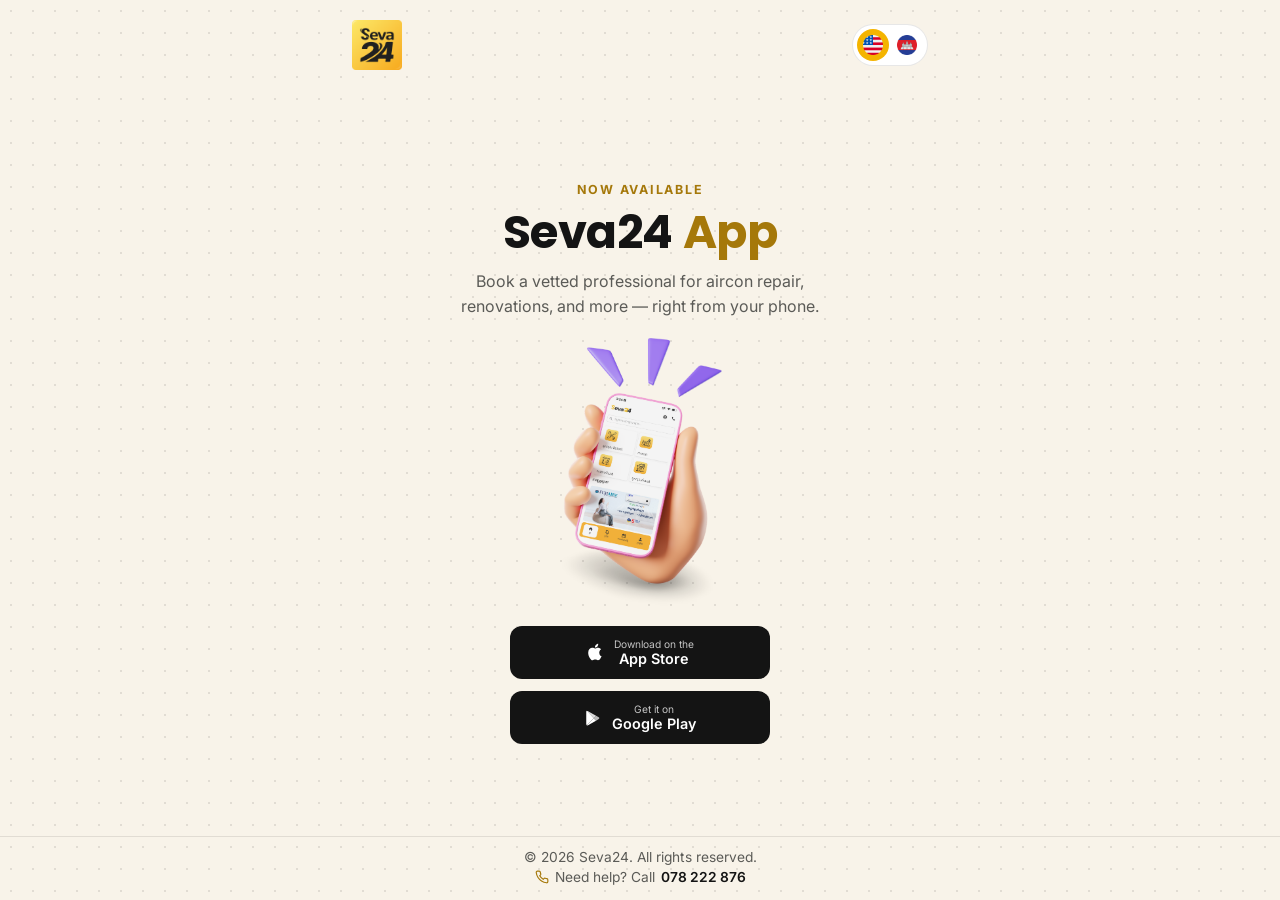
==== index.html @ 7720cc0f "initialize project" ====
<!DOCTYPE html>
<html lang="en">

<head>
    <meta charset="UTF-8">
    <meta name="viewport" content="width=device-width, initial-scale=1, maximum-scale=1">
    <title>Seva24 — Book Trusted Home Services</title>
    <meta name="description"
        content="Seva24 is Cambodia's all-in-one service booking platform — connecting you with verified, trusted professionals across a wide range of services, whenever you need them.">
    <link rel="preconnect" href="https://fonts.googleapis.com">
    <link rel="preconnect" href="https://fonts.gstatic.com" crossorigin>
    <link
        href="https://fonts.googleapis.com/css2?family=Poppins:wght@400;500;600;700;800&family=Inter:wght@400;500;600&family=Kantumruy+Pro:wght@400;500;600;700&display=swap"
        rel="stylesheet">
    <link rel="stylesheet" href="styles.css">
</head>

<body>

    <div class="wrap">
        <nav>
            <div class="logo">
                <img src="assets/images/seva24-logo.png" alt="Seva24 Logo" width="50" height="50">
            
            </div>
            <div class="lang-switch" role="group" aria-label="Language">
                <button type="button" class="active" aria-pressed="true" data-lang="en"><img src="assets/images/flag-us.png" alt="English" width="20" height="20"></button>
                <button type="button" aria-pressed="false" data-lang="km"><img src="assets/images/flag-kh.png" alt="ខ្មែរ" width="20" height="20"></button>
            </div>
        </nav>

        <section class="hero">
            <span class="eyebrow" data-en="Now Available" data-km="អាចទាញយកបានហើយ">Now Available</span>
            <h1 data-en-html='Seva24 <span class="accent">App</span>'
                data-km-html='<span class="accent">កម្មវិធី</span> Seva24'>Seva24 <span class="accent">App</span></h1>
            <p data-en="Book a vetted professional for aircon repair, renovations, and more — right from your phone."
                data-km="កក់ជាងជំនាញសម្រាប់ជួសជុលម៉ាស៊ីនត្រជាក់ ជួសជុលលំនៅដ្ឋាន និងសេវាកម្មជាច្រើនទៀតដោយផ្ទាល់ពីទូរស័ព្ទរបស់អ្នក">
                Book a vetted professional for aircon repair, renovations, and more — right from your
                phone.</p>
            <div class="app-icon-wrap">
                <div class="app-icon">
                    <img src="assets/images/seva24-ui.png" alt="Seva24 app screenshot">
                </div>
            </div>
            <div class="store-row" id="download">
                <a class="store-btn" href="https://apps.apple.com/us/app/seva24/id6753072968" aria-label="Download on the App Store" data-store="ios">
                    <svg width="18" height="18" viewBox="0 0 24 24" fill="currentColor">
                        <path
                            d="M16.365 1.43c0 1.14-.493 2.27-1.177 3.08-.744.9-1.99 1.57-2.987 1.57-.12 0-.23-.02-.3-.03-.01-.06-.04-.22-.04-.39 0-1.15.572-2.27 1.206-2.98.804-.94 2.22-1.64 3.19-1.68.03.13.05.28.05.43zm4.565 15.71c-.03.07-.463 1.58-1.518 3.12-.945 1.34-1.94 2.71-3.43 2.71-1.517 0-1.9-.88-3.63-.88-1.698 0-2.302.91-3.67.91-1.377 0-2.332-1.26-3.428-2.8-1.287-1.82-2.323-4.63-2.323-7.28 0-4.28 2.797-6.55 5.552-6.55 1.448 0 2.65.95 3.559.95.865 0 2.21-1.01 3.85-1.01.62 0 2.847.06 4.31 2.15-.11.07-2.572 1.5-2.572 4.6 0 3.7 3.25 4.99 3.3 5.01z" />
                    </svg>
                    <span><span class="sub">Download on the</span><span class="main">App Store</span></span>
                </a>
                <a class="store-btn" href="assets/images/39.apk" download aria-label="Get it on Google Play" data-store="android">
                    <svg width="18" height="18" viewBox="0 0 24 24" fill="currentColor">
                        <path
                            d="M3.6 2.4c-.4.4-.6.9-.6 1.5v16.2c0 .6.2 1.1.6 1.5l.1.1L13 12.4v-.2L3.7 2.3l-.1.1z" />
                        <path d="M16.1 15.5l-3.1-3.1v-.2l3.1-3.1 3.6 2c1 .6 1 1.6 0 2.2l-3.6 2.2z" opacity=".7" />
                        <path d="M16.1 15.5 13 12.3 3.7 21.6c.4.4 1 .4 1.7.1l10.7-6.2z" />
                        <path d="M16.1 9.1 5.4 2.9c-.7-.3-1.3-.3-1.7.1L13 12.3l3.1-3.2z" opacity=".85" />
                    </svg>
                    <span><span class="sub">Get it on</span><span class="main">Google Play</span></span>
                </a>
            </div>
        </section>
    </div>

    <footer>
        <p data-en="© 2026 Seva24. All rights reserved." data-km="© 2026 Seva24 រក្សាសិទ្ធិគ្រប់យ៉ាង។">© 2026 Seva24.
            All rights reserved.</p>
        <p class="support">
            <svg width="14" height="14" viewBox="0 0 24 24" fill="none" stroke="currentColor" stroke-width="2"
                stroke-linecap="round" stroke-linejoin="round">
                <path
                    d="M22 16.92v3a2 2 0 0 1-2.18 2 19.79 19.79 0 0 1-8.63-3.07 19.5 19.5 0 0 1-6-6 19.79 19.79 0 0 1-3.07-8.67A2 2 0 0 1 4.11 2h3a2 2 0 0 1 2 1.72c.127.96.361 1.903.7 2.81a2 2 0 0 1-.45 2.11L8.09 9.91a16 16 0 0 0 6 6l1.27-1.27a2 2 0 0 1 2.11-.45c.907.339 1.85.573 2.81.7A2 2 0 0 1 22 16.92z" />
            </svg>
            <span data-en="Need help? Call" data-km="ត្រូវការជំនួយ? ទំនាក់ទំនងមកលេខ">Need help? Call</span>
            <a href="tel:+85578222876">078 222 876</a>
        </p>
    </footer>

    <script>
        const translatable = document.querySelectorAll('[data-en], [data-en-html]');

        function applyLanguage(lang) {
            translatable.forEach((el) => {
                if (el.hasAttribute('data-en-html')) {
                    el.innerHTML = lang === 'km' ? el.dataset.kmHtml : el.dataset.enHtml;
                } else {
                    el.textContent = lang === 'km' ? el.dataset.km : el.dataset.en;
                }
            });
        }

        const langButtons = document.querySelectorAll('.lang-switch button');

        function setLanguage(lang) {
            langButtons.forEach((b) => {
                const isActive = b.dataset.lang === lang;
                b.classList.toggle('active', isActive);
                b.setAttribute('aria-pressed', String(isActive));
            });
            document.documentElement.lang = lang;
            applyLanguage(lang);
            localStorage.setItem('seva24-lang', lang);
        }

        langButtons.forEach((btn) => {
            btn.addEventListener('click', () => setLanguage(btn.dataset.lang));
        });

        const savedLang = localStorage.getItem('seva24-lang');
        if (savedLang) {
            setLanguage(savedLang);
        }

        function detectMobileOS() {
            const ua = navigator.userAgent || navigator.vendor || window.opera || '';
            if (/iPad|iPhone|iPod/.test(ua) && !window.MSStream) return 'ios';
            if (/android/i.test(ua)) return 'android';
            return null;
        }

        const detectedOS = detectMobileOS();
        if (detectedOS) {
            document.querySelectorAll('.store-btn[data-store]').forEach((btn) => {
                if (btn.dataset.store !== detectedOS) {
                    btn.remove();
                }
            });
        }
    </script>

</body>

</html>
---- styles.css ----
:root {
    --bg: #F8F3E9;
    --gold: #F4B400;
    --gold-deep: #A5780A;
    --ink: #141414;
    --ink-soft: #5B5B57;
    --line: rgba(20, 20, 20, 0.10);
}

* {
    box-sizing: border-box;
}

@keyframes fade-up {
    from {
        opacity: 0;
        transform: translateY(16px);
    }

    to {
        opacity: 1;
        transform: translateY(0);
    }
}

@keyframes float {

    0%,
    100% {
        transform: translateY(0);
    }

    50% {
        transform: translateY(-10px);
    }
}

@keyframes bounce-in {
    0% {
        opacity: 0;
        transform: scale(0.3) rotate(-8deg);
    }

    55% {
        opacity: 1;
        transform: scale(1.15) rotate(4deg);
    }

    75% {
        transform: scale(0.95) rotate(-2deg);
    }

    100% {
        transform: scale(1) rotate(0);
    }
}

html,
body {
    height: 100%;
}

body {
    margin: 0;
    background: var(--bg);
    background-image: radial-gradient(var(--line) 1px, transparent 1px);
    background-size: 22px 22px;
    color: var(--ink);
    font-family: 'Inter', 'Kantumruy Pro', system-ui, sans-serif;
    -webkit-font-smoothing: antialiased;
    display: flex;
    flex-direction: column;
    min-height: 100vh;
}

.wrap {
    flex: 1;
    display: flex;
    flex-direction: column;
    width: 100%;
    max-width: 640px;
    margin: 0 auto;
    padding: 0 32px;
}

h1 {
    font-family: 'Poppins', 'Kantumruy Pro', sans-serif;
    color: var(--ink);
    margin: 0;
}

/* ---------- Nav ---------- */
nav {
    display: flex;
    align-items: center;
    justify-content: space-between;
    padding: 24px 0;
}

.logo {
    display: flex;
    align-items: center;
    gap: 10px;
    font-family: 'Poppins', 'Kantumruy Pro', sans-serif;
    font-weight: 700;
    font-size: 1.2rem;
    transform-origin: center;
    animation: bounce-in 0.8s ease-out both;
}

.lang-switch,
.eyebrow,
.hero h1,
.hero p,
.store-row {
    animation: fade-up 0.6s ease-out both;
}

.lang-switch {
    animation-delay: 0.05s;
}

.eyebrow {
    animation-delay: 0.1s;
}

.hero h1 {
    animation-delay: 0.2s;
}

.hero p {
    animation-delay: 0.3s;
}

.store-row {
    animation-delay: 0.5s;
}

.lang-switch {
    display: inline-flex;
    align-items: center;
    background: #fff;
    border: 1px solid var(--line);
    border-radius: 999px;
    padding: 4px;
    gap: 2px;
}

.lang-switch button {
    display: inline-flex;
    align-items: center;
    justify-content: center;
    border: none;
    background: transparent;
    color: var(--ink-soft);
    font-family: 'Inter', 'Kantumruy Pro', sans-serif;
    font-weight: 600;
    font-size: 0.86rem;
    padding: 6px;
    border-radius: 999px;
    cursor: pointer;
    transition: background 0.18s ease, color 0.18s ease;
}

.lang-switch button img {
    display: block;
}

.lang-switch button.active {
    background: var(--gold);
    color: var(--ink);
}

.lang-switch button:focus-visible {
    outline: 2px solid var(--gold-deep);
    outline-offset: 2px;
}

/* ---------- Hero: single, centered path to the CTA ---------- */
.hero {
    flex: 1;
    display: flex;
    flex-direction: column;
    justify-content: center;
    align-items: center;
    text-align: center;
    padding: 40px 0;
}

.eyebrow {
    font-size: 0.78rem;
    font-weight: 700;
    letter-spacing: 0.14em;
    text-transform: uppercase;
    color: var(--gold-deep);
    margin-bottom: 10px;
}

.hero h1 {
    font-size: clamp(2.1rem, 4.6vw, 2.9rem);
    font-weight: 700;
    line-height: 1.16;
    letter-spacing: -0.01em;
}

.hero h1 .accent {
    color: var(--gold-deep);
}

.hero p {
    max-width: 380px;
    margin: 14px auto 32px;
    font-size: 1rem;
    color: var(--ink-soft);
    line-height: 1.6;
}

.app-icon-wrap {
    margin-bottom: 36px;
    animation: fade-up 0.6s ease-out 0.4s both, float 3.2s ease-in-out 1.3s infinite;
}

.app-icon {
    width: min(240px, 62vw);
    background: transparent;
    transform-origin: center;
    animation: bounce-in 0.8s ease-out 0.5s both;
}

.app-icon img {
    display: block;
    width: 100%;
    height: auto;
}

.store-row {
    display: flex;
    flex-direction: column;
    gap: 12px;
    align-items: stretch;
    width: 100%;
    max-width: 260px;
}

.store-btn {
    display: inline-flex;
    align-items: center;
    justify-content: center;
    gap: 10px;
    padding: 12px 20px;
    border-radius: 12px;
    background: var(--ink);
    color: #fff;
    text-decoration: none;
    font-family: 'Inter', 'Kantumruy Pro', sans-serif;
    transition: transform 0.18s ease, opacity 0.18s ease;
}

.store-btn:hover {
    transform: translateY(-2px);
    opacity: 0.9;
}

.store-btn:active {
    transform: scale(0.97);
}

.store-btn:focus-visible {
    outline: 2px solid var(--gold);
    outline-offset: 3px;
}

.store-btn .sub {
    display: block;
    font-size: 0.64rem;
    opacity: 0.75;
    font-weight: 400;
}

.store-btn .main {
    display: block;
    font-size: 0.9rem;
    font-weight: 600;
    line-height: 1.2;
}

/* ---------- Footer ---------- */
footer {
    border-top: 1px solid var(--line);
    padding: 20px 0;
    text-align: center;
}

footer p {
    color: var(--ink-soft);
    font-size: 0.86rem;
    margin: 0;
}

footer .support {
    margin-top: 6px;
    display: inline-flex;
    align-items: center;
    gap: 6px;
}

footer .support a {
    color: var(--ink);
    font-weight: 600;
    text-decoration: none;
}

footer .support a:hover {
    color: var(--gold-deep);
}

footer .support svg {
    color: var(--gold-deep);
    flex-shrink: 0;
}

/* ---------- Desktop: fit everything within one viewport, no scroll ---------- */
@media (min-width: 901px) {
    nav {
        padding: 20px 0;
    }

    .hero {
        padding: 16px 0;
    }

    .eyebrow {
        margin-bottom: 8px;
    }

    .hero p {
        margin: 10px auto 18px;
    }

    .app-icon-wrap {
        margin-bottom: 18px;
    }

    .app-icon {
        width: auto;
    }

    .app-icon img {
        display: block;
        width: auto;
        height: auto;
        max-width: min(200px, 22vw);
        max-height: 30vh;
        object-fit: contain;
    }

    footer {
        padding: 12px 0;
    }

    footer .support {
        margin-top: 4px;
    }
}

@media (max-width: 560px) {
    .wrap {
        padding: 0 20px;
    }

    nav {
        flex-wrap: wrap;
        gap: 14px;
    }

    .hero {
        padding: 24px 0;
    }

    .hero h1 {
        font-size: clamp(1.8rem, 7vw, 2.3rem);
    }

    .hero p {
        font-size: 0.92rem;
        margin: 12px auto 26px;
    }

    .app-icon-wrap {
        margin-bottom: 28px;
    }

    .app-icon {
        width: min(200px, 66vw);
    }

    .store-btn {
        padding: 13px 20px;
        min-height: 48px;
    }

    .store-btn .main {
        font-size: 0.96rem;
    }
}

@media (prefers-reduced-motion: reduce) {

    .logo,
    .lang-switch,
    .eyebrow,
    .hero h1,
    .hero p,
    .app-icon-wrap,
    .app-icon,
    .store-row,
    .store-btn {
        animation: none;
        transition: none;
    }
}
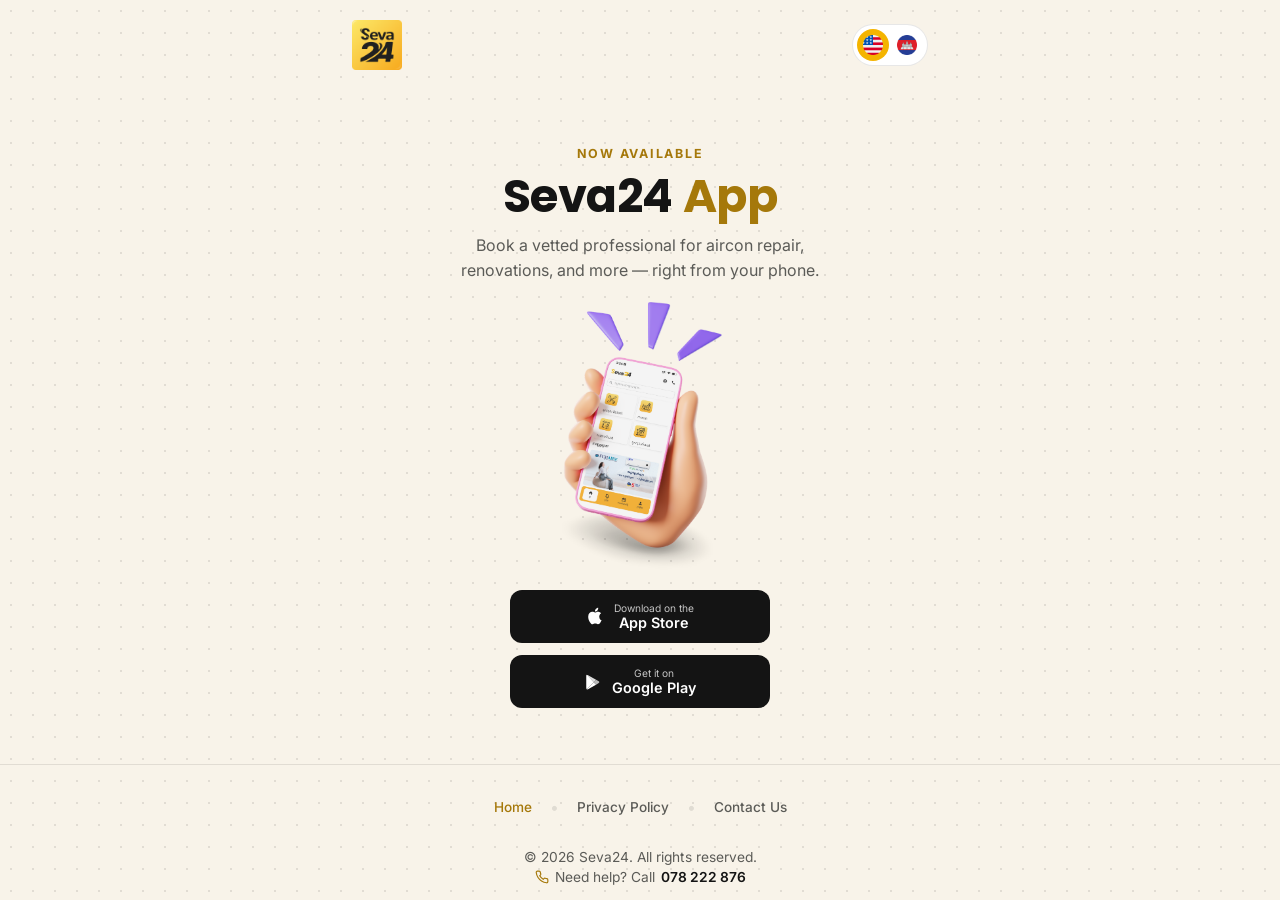
==== commit 05000adf: "feat: add contact and privacy policy pages with associated styles" ====
--- a/index.html
+++ b/index.html
@@ -21,11 +21,13 @@
         <nav>
             <div class="logo">
                 <img src="assets/images/seva24-logo.png" alt="Seva24 Logo" width="50" height="50">
-            
+
             </div>
             <div class="lang-switch" role="group" aria-label="Language">
-                <button type="button" class="active" aria-pressed="true" data-lang="en"><img src="assets/images/flag-us.png" alt="English" width="20" height="20"></button>
-                <button type="button" aria-pressed="false" data-lang="km"><img src="assets/images/flag-kh.png" alt="ខ្មែរ" width="20" height="20"></button>
+                <button type="button" class="active" aria-pressed="true" data-lang="en"><img
+                        src="assets/images/flag-us.png" alt="English" width="20" height="20"></button>
+                <button type="button" aria-pressed="false" data-lang="km"><img src="assets/images/flag-kh.png"
+                        alt="ខ្មែរ" width="20" height="20"></button>
             </div>
         </nav>
 
@@ -43,17 +45,19 @@
                 </div>
             </div>
             <div class="store-row" id="download">
-                <a class="store-btn" href="https://apps.apple.com/us/app/seva24/id6753072968" aria-label="Download on the App Store" data-store="ios">
+                <a class="store-btn" href="https://apps.apple.com/us/app/seva24/id6753072968"
+                    aria-label="Download on the App Store" data-store="ios">
                     <svg width="18" height="18" viewBox="0 0 24 24" fill="currentColor">
                         <path
                             d="M16.365 1.43c0 1.14-.493 2.27-1.177 3.08-.744.9-1.99 1.57-2.987 1.57-.12 0-.23-.02-.3-.03-.01-.06-.04-.22-.04-.39 0-1.15.572-2.27 1.206-2.98.804-.94 2.22-1.64 3.19-1.68.03.13.05.28.05.43zm4.565 15.71c-.03.07-.463 1.58-1.518 3.12-.945 1.34-1.94 2.71-3.43 2.71-1.517 0-1.9-.88-3.63-.88-1.698 0-2.302.91-3.67.91-1.377 0-2.332-1.26-3.428-2.8-1.287-1.82-2.323-4.63-2.323-7.28 0-4.28 2.797-6.55 5.552-6.55 1.448 0 2.65.95 3.559.95.865 0 2.21-1.01 3.85-1.01.62 0 2.847.06 4.31 2.15-.11.07-2.572 1.5-2.572 4.6 0 3.7 3.25 4.99 3.3 5.01z" />
                     </svg>
                     <span><span class="sub">Download on the</span><span class="main">App Store</span></span>
                 </a>
-                <a class="store-btn" href="assets/images/39.apk" download aria-label="Get it on Google Play" data-store="android">
+                <a class="store-btn"
+                    href="https://github.com/dgtalizepartners-dev/seva24-landingpage/releases/download/Android-release/39.apk"
+                    download aria-label="Get it on Google Play" data-store="android">
                     <svg width="18" height="18" viewBox="0 0 24 24" fill="currentColor">
-                        <path
-                            d="M3.6 2.4c-.4.4-.6.9-.6 1.5v16.2c0 .6.2 1.1.6 1.5l.1.1L13 12.4v-.2L3.7 2.3l-.1.1z" />
+                        <path d="M3.6 2.4c-.4.4-.6.9-.6 1.5v16.2c0 .6.2 1.1.6 1.5l.1.1L13 12.4v-.2L3.7 2.3l-.1.1z" />
                         <path d="M16.1 15.5l-3.1-3.1v-.2l3.1-3.1 3.6 2c1 .6 1 1.6 0 2.2l-3.6 2.2z" opacity=".7" />
                         <path d="M16.1 15.5 13 12.3 3.7 21.6c.4.4 1 .4 1.7.1l10.7-6.2z" />
                         <path d="M16.1 9.1 5.4 2.9c-.7-.3-1.3-.3-1.7.1L13 12.3l3.1-3.2z" opacity=".85" />
@@ -65,6 +69,13 @@
     </div>
 
     <footer>
+        <nav class="footer-nav" aria-label="Footer Navigation">
+            <a href="index.html" class="active" data-en="Home" data-km="ទំព័រដើម">Home</a>
+            <span class="sep">•</span>
+            <a href="privacy.html" data-en="Privacy Policy" data-km="គោលការណ៍ឯកជនភាព">Privacy Policy</a>
+            <span class="sep">•</span>
+            <a href="contact.html" data-en="Contact Us" data-km="ទំនាក់ទំនង">Contact Us</a>
+        </nav>
         <p data-en="© 2026 Seva24. All rights reserved." data-km="© 2026 Seva24 រក្សាសិទ្ធិគ្រប់យ៉ាង។">© 2026 Seva24.
             All rights reserved.</p>
         <p class="support">
@@ -132,4 +143,4 @@
 
 </body>
 
-</html>
+</html>
--- a/styles.css
+++ b/styles.css
@@ -414,8 +414,323 @@
     .app-icon-wrap,
     .app-icon,
     .store-row,
-    .store-btn {
+    .store-btn,
+    .subpage-card,
+    .contact-card {
         animation: none;
         transition: none;
     }
 }
+
+/* ---------- Subpages (Privacy & Contact) ---------- */
+.page-wrap {
+    max-width: 760px;
+    padding-bottom: 48px;
+}
+
+.nav-links {
+    display: flex;
+    align-items: center;
+    gap: 16px;
+}
+
+.nav-back {
+    display: inline-flex;
+    align-items: center;
+    gap: 6px;
+    color: var(--ink-soft);
+    font-size: 0.9rem;
+    font-weight: 500;
+    text-decoration: none;
+    transition: color 0.18s ease;
+}
+
+.nav-back:hover {
+    color: var(--gold-deep);
+}
+
+.page-header {
+    margin: 20px 0 28px;
+    text-align: left;
+    animation: fade-up 0.5s ease-out both;
+}
+
+.page-header h1 {
+    font-size: clamp(1.8rem, 3.8vw, 2.4rem);
+    font-weight: 700;
+    line-height: 1.25;
+    margin-bottom: 8px;
+}
+
+.page-header p {
+    color: var(--ink-soft);
+    margin: 0;
+    font-size: 0.95rem;
+}
+
+.subpage-card {
+    background: #ffffff;
+    border: 1px solid var(--line);
+    border-radius: 18px;
+    padding: 36px 32px;
+    box-shadow: 0 4px 24px rgba(20, 20, 20, 0.04);
+    animation: fade-up 0.6s ease-out 0.1s both;
+}
+
+/* Policy Content Typography */
+.policy-body h2 {
+    font-family: 'Poppins', 'Kantumruy Pro', sans-serif;
+    font-size: 1.25rem;
+    font-weight: 600;
+    color: var(--ink);
+    margin: 28px 0 12px;
+    display: flex;
+    align-items: center;
+    gap: 10px;
+}
+
+.policy-body h2:first-of-type {
+    margin-top: 0;
+}
+
+.policy-body h2 .sec-num {
+    display: inline-flex;
+    align-items: center;
+    justify-content: center;
+    width: 28px;
+    height: 28px;
+    border-radius: 8px;
+    background: var(--bg);
+    color: var(--gold-deep);
+    font-size: 0.85rem;
+    font-weight: 700;
+}
+
+.policy-body p {
+    color: var(--ink-soft);
+    line-height: 1.7;
+    margin: 0 0 14px;
+    font-size: 0.95rem;
+}
+
+.policy-body ul {
+    margin: 0 0 18px 20px;
+    padding: 0;
+    color: var(--ink-soft);
+    line-height: 1.7;
+    font-size: 0.95rem;
+}
+
+.policy-body li {
+    margin-bottom: 8px;
+}
+
+.policy-highlight {
+    background: #FFFDF8;
+    border: 1px solid rgba(244, 180, 0, 0.25);
+    border-left: 4px solid var(--gold);
+    border-radius: 10px;
+    padding: 16px 20px;
+    margin: 20px 0;
+}
+
+.policy-highlight p {
+    margin: 0;
+    color: var(--ink);
+    font-size: 0.92rem;
+}
+
+.policy-meta {
+    display: inline-block;
+    padding: 6px 12px;
+    background: var(--bg);
+    border-radius: 8px;
+    font-size: 0.82rem;
+    color: var(--ink-soft);
+    margin-bottom: 24px;
+}
+
+/* Contact Page Grid & Form */
+.contact-grid {
+    display: grid;
+    grid-template-columns: 1fr 1.2fr;
+    gap: 28px;
+}
+
+.contact-info {
+    display: flex;
+    flex-direction: column;
+    gap: 16px;
+}
+
+.info-tile {
+    background: var(--bg);
+    border-radius: 14px;
+    padding: 18px;
+    display: flex;
+    align-items: flex-start;
+    gap: 14px;
+    text-decoration: none;
+    color: inherit;
+    transition: transform 0.18s ease, box-shadow 0.18s ease;
+}
+
+a.info-tile:hover {
+    transform: translateY(-2px);
+    box-shadow: 0 4px 12px rgba(20, 20, 20, 0.05);
+}
+
+.info-icon {
+    width: 40px;
+    height: 40px;
+    border-radius: 10px;
+    background: #fff;
+    display: flex;
+    align-items: center;
+    justify-content: center;
+    color: var(--gold-deep);
+    flex-shrink: 0;
+}
+
+.info-title {
+    font-weight: 600;
+    font-size: 0.92rem;
+    color: var(--ink);
+    margin-bottom: 2px;
+}
+
+.info-desc {
+    font-size: 0.85rem;
+    color: var(--ink-soft);
+    line-height: 1.4;
+    word-break: break-word;
+}
+
+.contact-form {
+    display: flex;
+    flex-direction: column;
+    gap: 16px;
+}
+
+.form-group {
+    display: flex;
+    flex-direction: column;
+    gap: 6px;
+}
+
+.form-label {
+    font-size: 0.85rem;
+    font-weight: 600;
+    color: var(--ink);
+}
+
+.form-input,
+.form-textarea {
+    width: 100%;
+    padding: 12px 14px;
+    border-radius: 10px;
+    border: 1px solid var(--line);
+    background: #fff;
+    font-family: inherit;
+    font-size: 0.92rem;
+    color: var(--ink);
+    outline: none;
+    transition: border-color 0.18s ease, box-shadow 0.18s ease;
+}
+
+.form-input:focus,
+.form-textarea:focus {
+    border-color: var(--gold);
+    box-shadow: 0 0 0 3px rgba(244, 180, 0, 0.18);
+}
+
+.form-textarea {
+    min-height: 110px;
+    resize: vertical;
+}
+
+.btn-submit {
+    display: inline-flex;
+    align-items: center;
+    justify-content: center;
+    gap: 8px;
+    padding: 13px 22px;
+    border-radius: 10px;
+    background: var(--ink);
+    color: #fff;
+    font-family: 'Inter', 'Kantumruy Pro', sans-serif;
+    font-weight: 600;
+    font-size: 0.95rem;
+    border: none;
+    cursor: pointer;
+    transition: background 0.18s ease, transform 0.18s ease;
+    margin-top: 4px;
+}
+
+.btn-submit:hover {
+    background: #2b2b2b;
+    transform: translateY(-1px);
+}
+
+.btn-submit:active {
+    transform: scale(0.98);
+}
+
+.form-alert {
+    padding: 12px 16px;
+    border-radius: 8px;
+    font-size: 0.88rem;
+    margin-top: 10px;
+    display: none;
+}
+
+.form-alert.success {
+    display: block;
+    background: #EAF8EF;
+    color: #15803D;
+    border: 1px solid #BBF7D0;
+}
+
+/* Footer Navigation Links */
+.footer-nav {
+    display: flex;
+    justify-content: center;
+    align-items: center;
+    gap: 18px;
+    margin-bottom: 12px;
+    flex-wrap: wrap;
+}
+
+.footer-nav a {
+    color: var(--ink-soft);
+    font-size: 0.85rem;
+    text-decoration: none;
+    font-weight: 500;
+    transition: color 0.18s ease;
+}
+
+.footer-nav a:hover,
+.footer-nav a.active {
+    color: var(--gold-deep);
+}
+
+.footer-nav .sep {
+    color: var(--line);
+    user-select: none;
+}
+
+@media (max-width: 720px) {
+    .contact-grid {
+        grid-template-columns: 1fr;
+        gap: 24px;
+    }
+
+    .subpage-card {
+        padding: 24px 20px;
+    }
+
+    .page-wrap {
+        padding: 0 18px 36px;
+    }
+}
+
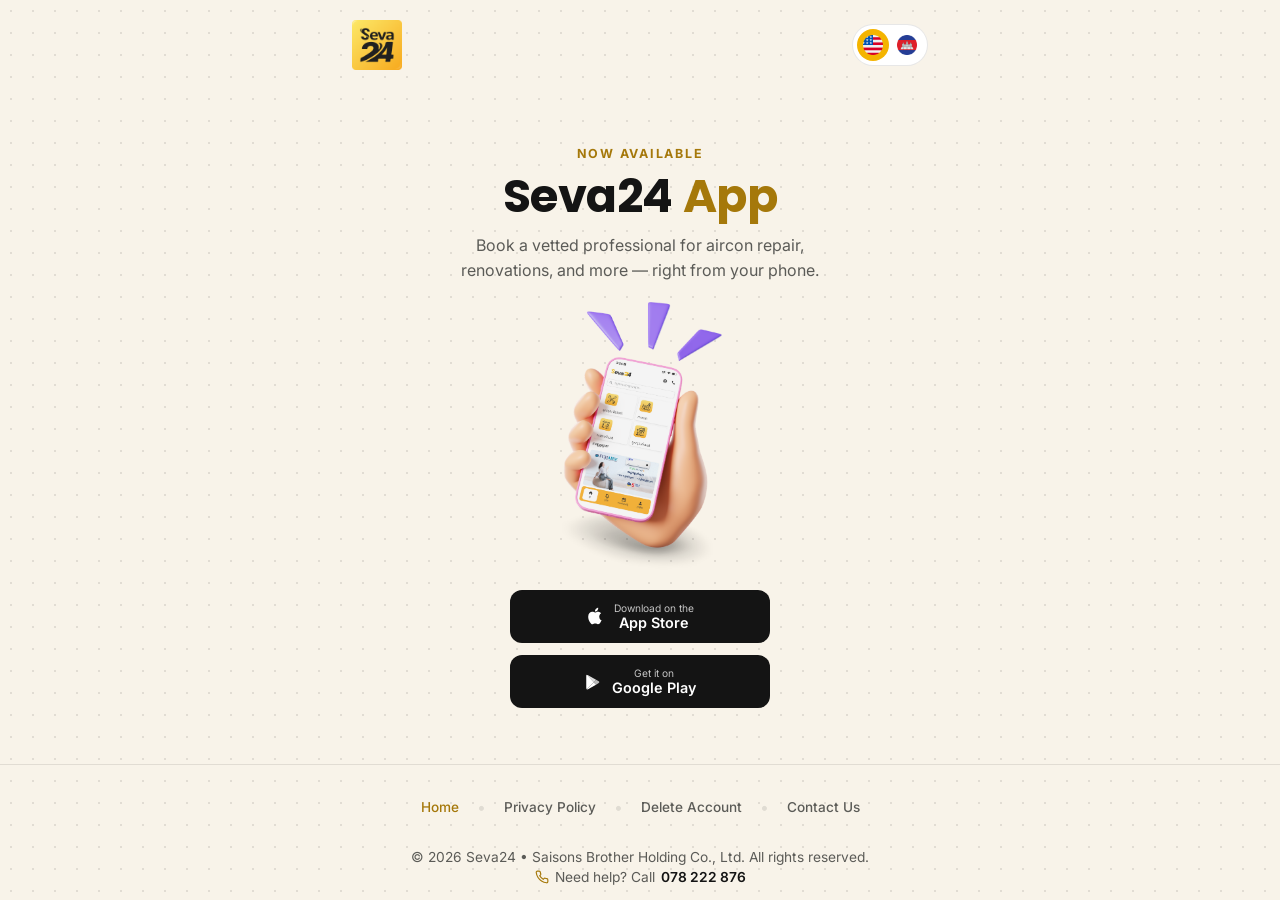
==== commit b8a5669d: "fix(data-safety): add Google Play compliant account deletion page and update policy instructions" ====
--- a/index.html
+++ b/index.html
@@ -54,8 +54,8 @@
                     <span><span class="sub">Download on the</span><span class="main">App Store</span></span>
                 </a>
                 <a class="store-btn"
-                    href="https://github.com/dgtalizepartners-dev/seva24-landingpage/releases/download/Android-release/39.apk"
-                    download aria-label="Get it on Google Play" data-store="android">
+                    href="https://play.google.com/store/apps/details?id=com.renobuild.mobile.app"
+                    aria-label="Get it on Google Play" data-store="android">
                     <svg width="18" height="18" viewBox="0 0 24 24" fill="currentColor">
                         <path d="M3.6 2.4c-.4.4-.6.9-.6 1.5v16.2c0 .6.2 1.1.6 1.5l.1.1L13 12.4v-.2L3.7 2.3l-.1.1z" />
                         <path d="M16.1 15.5l-3.1-3.1v-.2l3.1-3.1 3.6 2c1 .6 1 1.6 0 2.2l-3.6 2.2z" opacity=".7" />
@@ -74,10 +74,11 @@
             <span class="sep">•</span>
             <a href="privacy.html" data-en="Privacy Policy" data-km="គោលការណ៍ឯកជនភាព">Privacy Policy</a>
             <span class="sep">•</span>
+            <a href="delete-account.html" data-en="Delete Account" data-km="លុបគណនី">Delete Account</a>
+            <span class="sep">•</span>
             <a href="contact.html" data-en="Contact Us" data-km="ទំនាក់ទំនង">Contact Us</a>
         </nav>
-        <p data-en="© 2026 Seva24. All rights reserved." data-km="© 2026 Seva24 រក្សាសិទ្ធិគ្រប់យ៉ាង។">© 2026 Seva24.
-            All rights reserved.</p>
+        <p data-en="© 2026 Seva24 • Saisons Brother Holding Co., Ltd. All rights reserved." data-km="© 2026 Seva24 • Saisons Brother Holding Co., Ltd. រក្សាសិទ្ធិគ្រប់យ៉ាង។">© 2026 Seva24 • Saisons Brother Holding Co., Ltd. All rights reserved.</p>
         <p class="support">
             <svg width="14" height="14" viewBox="0 0 24 24" fill="none" stroke="currentColor" stroke-width="2"
                 stroke-linecap="round" stroke-linejoin="round">
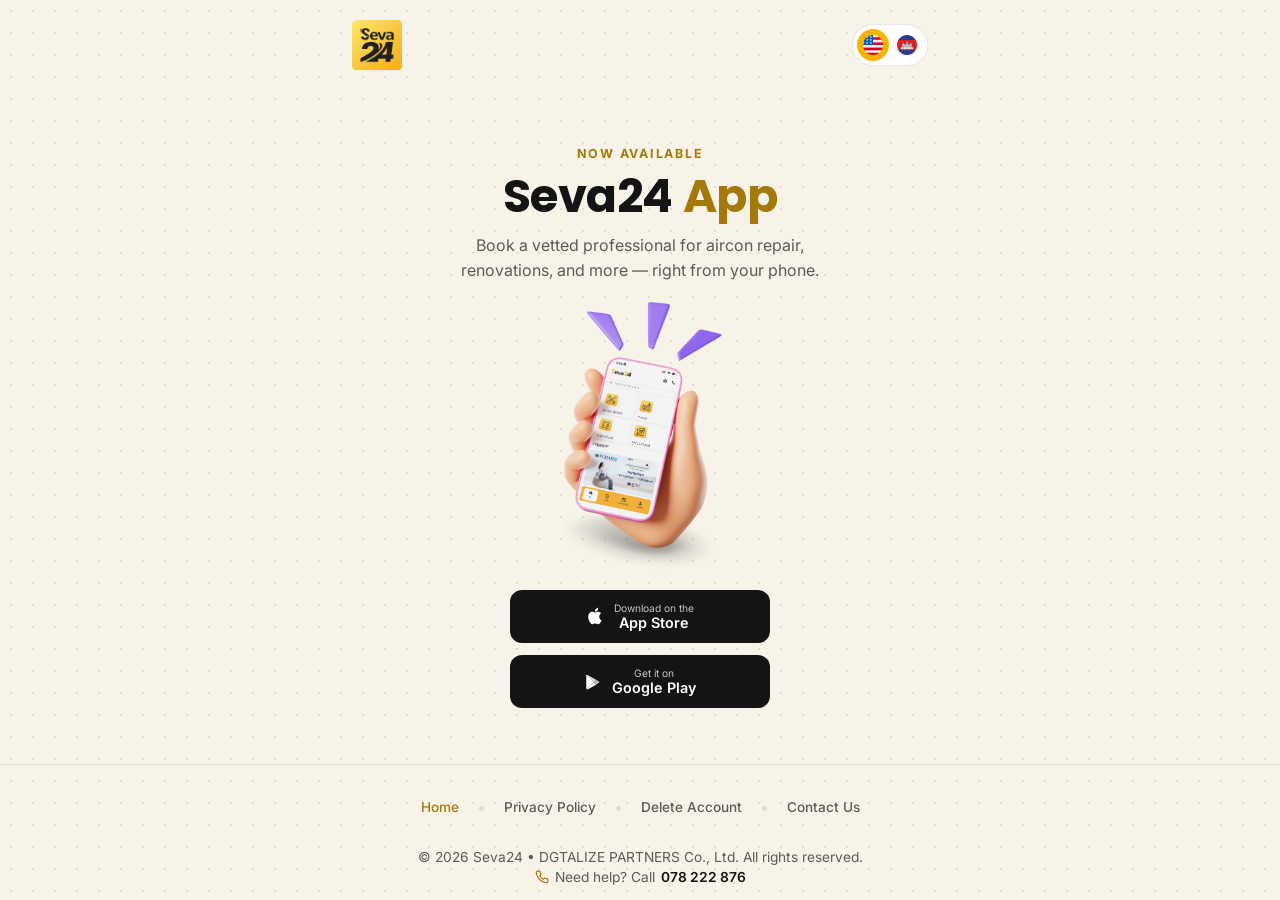
==== commit 7ca13ce4: "chore: update company name to DGTALIZE PARTNERS Co., Ltd." ====
--- a/index.html
+++ b/index.html
@@ -3,10 +3,100 @@
 
 <head>
     <meta charset="UTF-8">
-    <meta name="viewport" content="width=device-width, initial-scale=1, maximum-scale=1">
-    <title>Seva24 — Book Trusted Home Services</title>
+    <meta name="viewport" content="width=device-width, initial-scale=1">
+    <title>Seva24 — Book Trusted Home Services in Cambodia | AC, Repairs &amp; Renovations</title>
     <meta name="description"
-        content="Seva24 is Cambodia's all-in-one service booking platform — connecting you with verified, trusted professionals across a wide range of services, whenever you need them.">
+        content="Book vetted technicians and home improvement professionals in Cambodia with Seva24. Reliable aircon repair, maintenance, and renovations right from your phone.">
+    <meta name="robots" content="index, follow, max-snippet:-1, max-image-preview:large, max-video-preview:-1">
+    <link rel="canonical" href="https://www.seva24.app/">
+
+    <!-- Open Graph / Facebook -->
+    <meta property="og:type" content="website">
+    <meta property="og:site_name" content="Seva24">
+    <meta property="og:title" content="Seva24 — Book Trusted Home Services in Cambodia">
+    <meta property="og:description"
+        content="Book vetted technicians and home improvement professionals in Cambodia with Seva24. Reliable aircon repair, maintenance, and renovations right from your phone.">
+    <meta property="og:url" content="https://www.seva24.app/">
+    <meta property="og:image" content="https://www.seva24.app/assets/images/seva24-ui.png">
+    <meta property="og:image:width" content="499">
+    <meta property="og:image:height" content="817">
+    <meta property="og:image:alt" content="Seva24 mobile application interface showing home service booking in Cambodia">
+    <meta property="og:locale" content="en_US">
+    <meta property="og:locale:alternate" content="km_KH">
+
+    <!-- Twitter Card -->
+    <meta name="twitter:card" content="summary_large_image">
+    <meta name="twitter:title" content="Seva24 — Book Trusted Home Services in Cambodia">
+    <meta name="twitter:description"
+        content="Book vetted technicians and home improvement professionals in Cambodia with Seva24. Reliable aircon repair, maintenance, and renovations right from your phone.">
+    <meta name="twitter:image" content="https://www.seva24.app/assets/images/seva24-ui.png">
+
+    <!-- Schema.org Structured Data (JSON-LD) -->
+    <script type="application/ld+json">
+    {
+      "@context": "https://schema.org",
+      "@graph": [
+        {
+          "@type": "WebSite",
+          "@id": "https://www.seva24.app/#website",
+          "url": "https://www.seva24.app/",
+          "name": "Seva24",
+          "description": "Cambodia's trusted service booking platform for aircon repair, home renovations, and handyman services.",
+          "inLanguage": ["en", "km"]
+        },
+        {
+          "@type": "Organization",
+          "@id": "https://www.seva24.app/#organization",
+          "name": "DGTALIZE PARTNERS Co., Ltd.",
+          "alternateName": "Seva24",
+          "url": "https://www.seva24.app/",
+          "logo": {
+            "@type": "ImageObject",
+            "url": "https://www.seva24.app/assets/images/seva24-logo.png",
+            "width": 1024,
+            "height": 1024
+          },
+          "contactPoint": [
+            {
+              "@type": "ContactPoint",
+              "telephone": "+855-78-222-876",
+              "contactType": "customer service",
+              "areaServed": "KH",
+              "availableLanguage": ["English", "Khmer"]
+            }
+          ]
+        },
+        {
+          "@type": "SoftwareApplication",
+          "@id": "https://www.seva24.app/#app",
+          "name": "Seva24",
+          "operatingSystem": "iOS, Android",
+          "applicationCategory": "LifestyleApplication",
+          "offers": {
+            "@type": "Offer",
+            "price": "0",
+            "priceCurrency": "USD"
+          },
+          "downloadUrl": [
+            "https://apps.apple.com/us/app/seva24/id6753072968",
+            "https://play.google.com/store/apps/details?id=com.renobuild.mobile.app"
+          ],
+          "publisher": {
+            "@id": "https://www.seva24.app/#organization"
+          }
+        }
+      ]
+    }
+    </script>
+
+    <!-- Favicon & App Icons -->
+    <link rel="icon" type="image/x-icon" href="favicon.ico">
+    <link rel="icon" type="image/png" sizes="32x32" href="assets/images/favicon/favicon-32x32.png">
+    <link rel="icon" type="image/png" sizes="16x16" href="assets/images/favicon/favicon-16x16.png">
+    <link rel="apple-touch-icon" sizes="180x180" href="assets/images/favicon/apple-touch-icon.png">
+    <link rel="manifest" href="site.webmanifest">
+    <meta name="theme-color" content="#F4B400">
+
     <link rel="preconnect" href="https://fonts.googleapis.com">
     <link rel="preconnect" href="https://fonts.gstatic.com" crossorigin>
     <link
@@ -41,7 +131,7 @@
                 phone.</p>
             <div class="app-icon-wrap">
                 <div class="app-icon">
-                    <img src="assets/images/seva24-ui.png" alt="Seva24 app screenshot">
+                    <img src="assets/images/seva24-ui.png" alt="Seva24 mobile application interface showing home service booking in Cambodia" width="499" height="817">
                 </div>
             </div>
             <div class="store-row" id="download">
@@ -78,7 +168,7 @@
             <span class="sep">•</span>
             <a href="contact.html" data-en="Contact Us" data-km="ទំនាក់ទំនង">Contact Us</a>
         </nav>
-        <p data-en="© 2026 Seva24 • Saisons Brother Holding Co., Ltd. All rights reserved." data-km="© 2026 Seva24 • Saisons Brother Holding Co., Ltd. រក្សាសិទ្ធិគ្រប់យ៉ាង។">© 2026 Seva24 • Saisons Brother Holding Co., Ltd. All rights reserved.</p>
+        <p data-en="© 2026 Seva24 • DGTALIZE PARTNERS Co., Ltd. All rights reserved." data-km="© 2026 Seva24 • DGTALIZE PARTNERS Co., Ltd. រក្សាសិទ្ធិគ្រប់យ៉ាង។">© 2026 Seva24 • DGTALIZE PARTNERS Co., Ltd. All rights reserved.</p>
         <p class="support">
             <svg width="14" height="14" viewBox="0 0 24 24" fill="none" stroke="currentColor" stroke-width="2"
                 stroke-linecap="round" stroke-linejoin="round">
